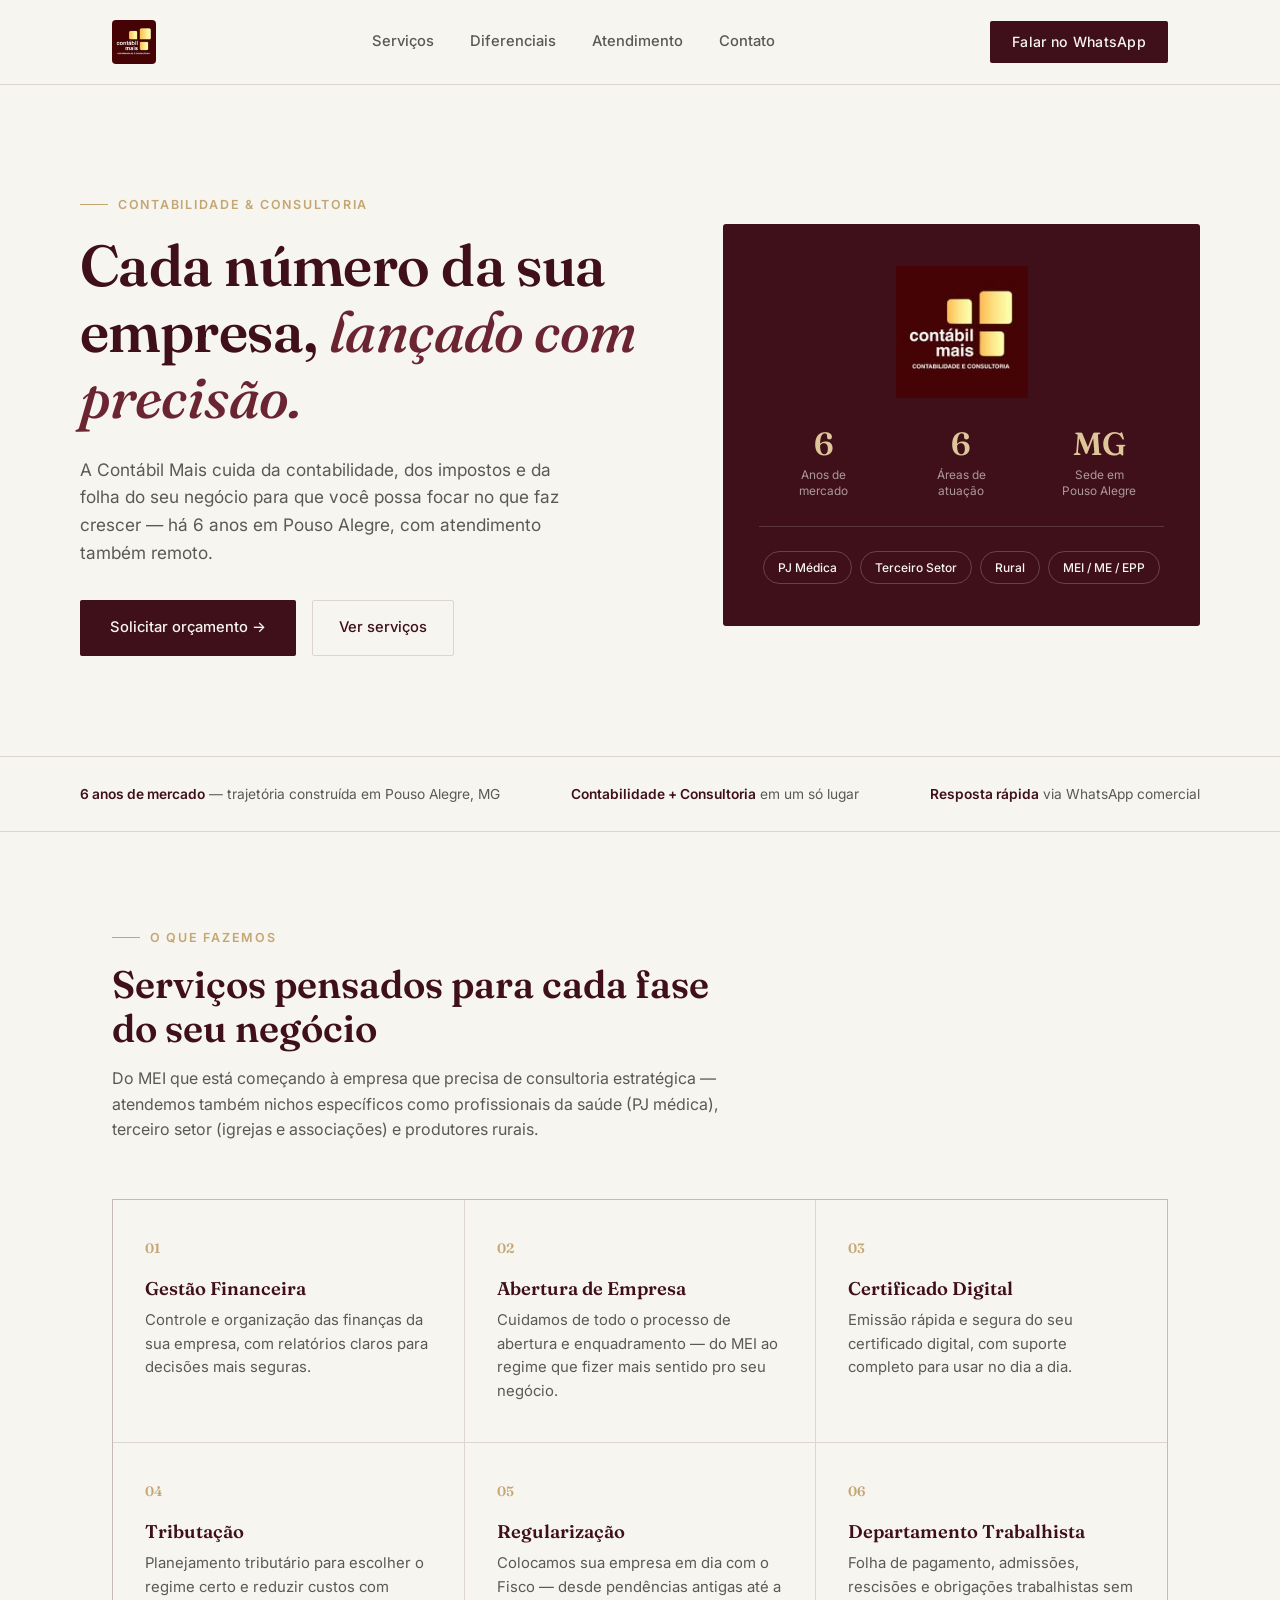
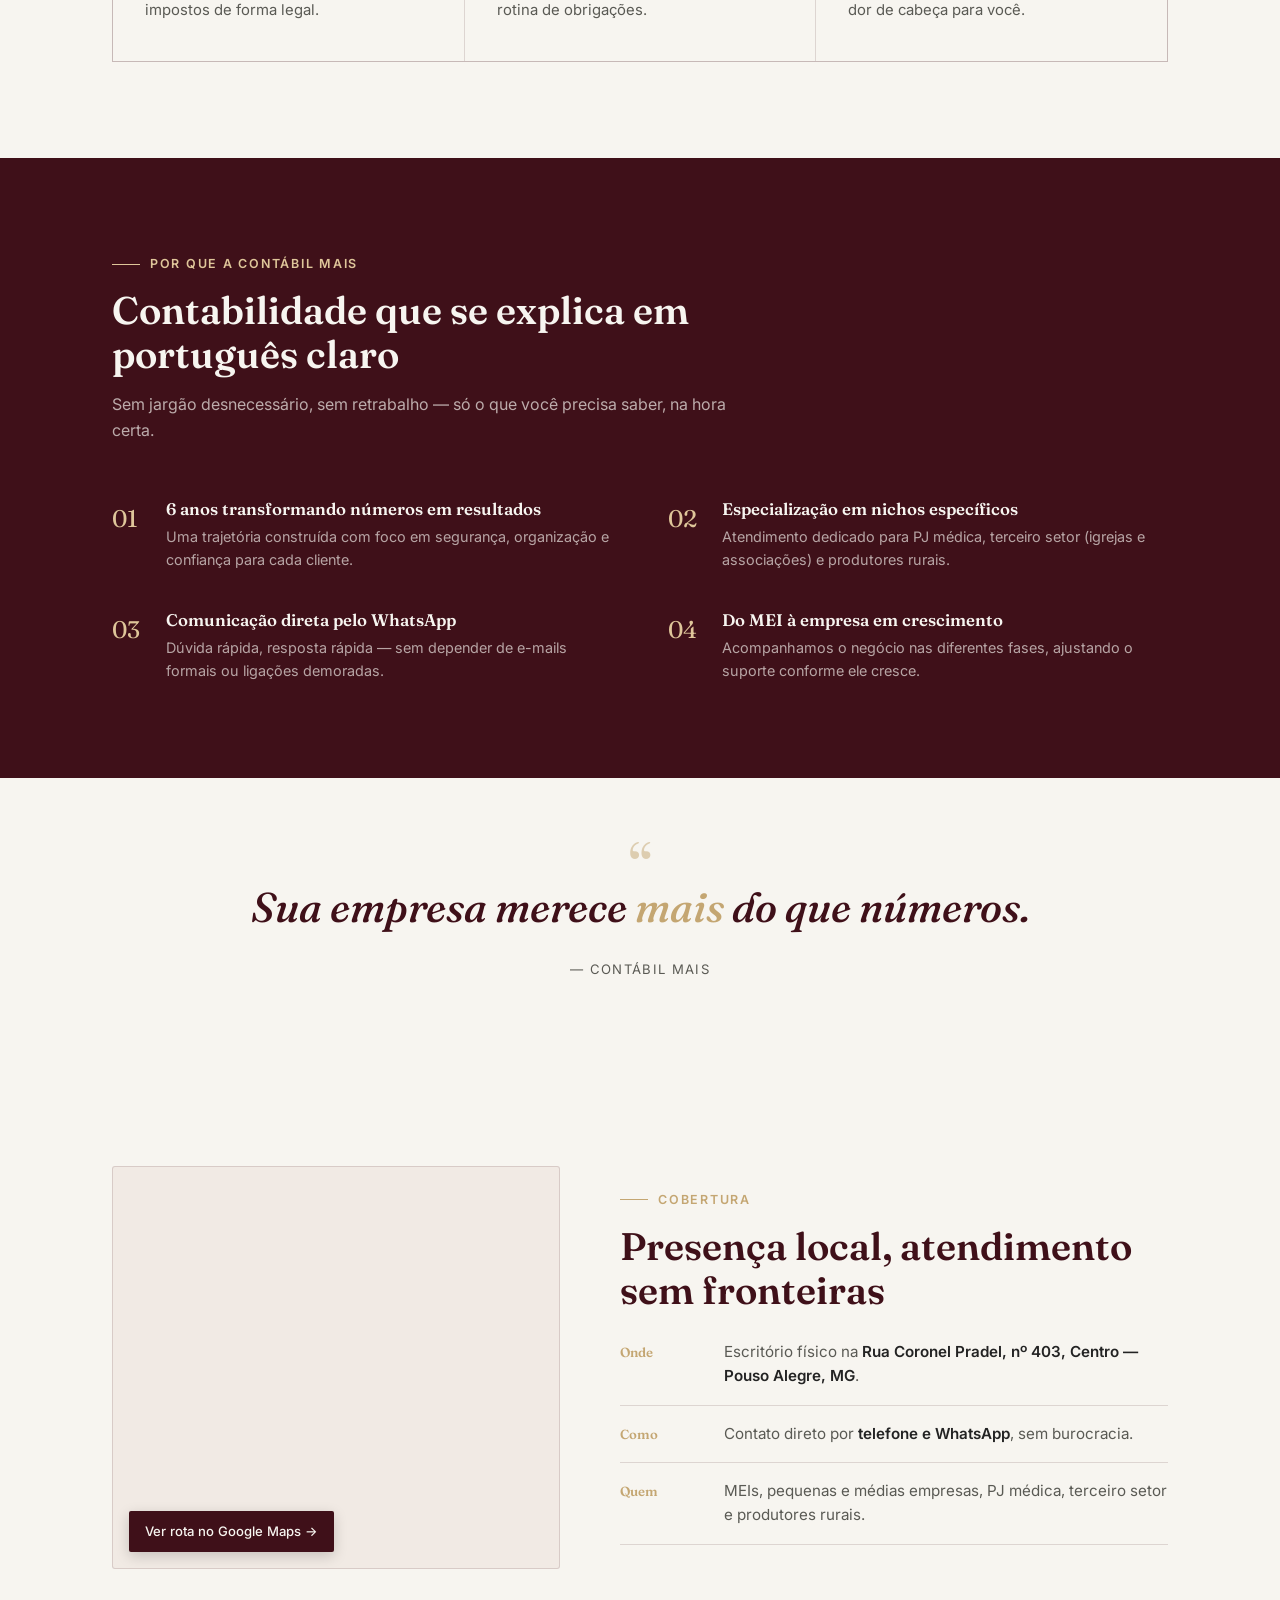
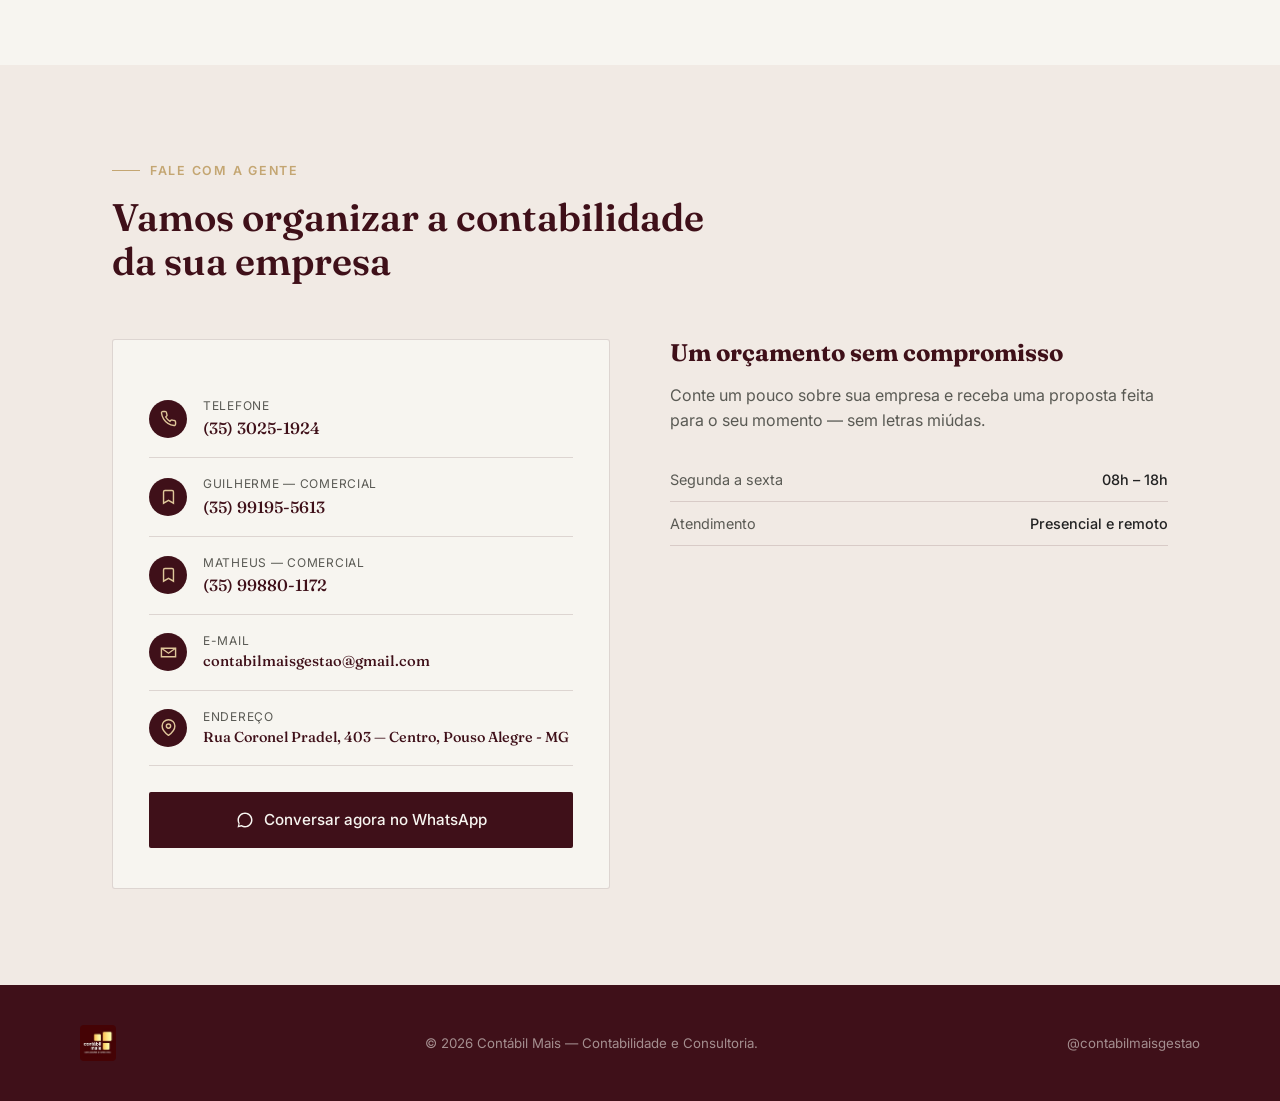
==== index.html @ 1e5df35e "Primeira versão do site" ====
<!DOCTYPE html>
<html lang="pt-BR">
<head>
<meta charset="UTF-8">
<meta name="viewport" content="width=device-width, initial-scale=1.0">
<title>Contábil Mais | Contabilidade e Consultoria</title>
<link rel="preconnect" href="https://fonts.googleapis.com">
<link rel="preconnect" href="https://fonts.gstatic.com" crossorigin>
<link href="https://fonts.googleapis.com/css2?family=Fraunces:opsz,wght@9..144,300;9..144,500;9..144,600;9..144,700&family=Inter:wght@400;500;600&display=swap" rel="stylesheet">
<link rel="stylesheet" href="style.css">
</head>
<body>

<header>
  <nav class="nav">
    <a href="#" class="logo"><img src="assets/logo.png" alt="Contábil Mais" class="logo-img"></a>
    <div class="nav-links">
      <a href="#servicos">Serviços</a>
      <a href="#diferenciais">Diferenciais</a>
      <a href="#atendimento">Atendimento</a>
      <a href="#contato">Contato</a>
    </div>
    <button class="menu-toggle" aria-label="Abrir menu" aria-expanded="false">
      <svg width="26" height="26" viewBox="0 0 24 24" fill="none" stroke-width="2" stroke-linecap="round"><line x1="3" y1="6" x2="21" y2="6"/><line x1="3" y1="12" x2="21" y2="12"/><line x1="3" y1="18" x2="21" y2="18"/></svg>
    </button>
    <a href="https://wa.me/5535991955613" class="nav-cta" target="_blank" rel="noopener">Falar no WhatsApp</a>
  </nav>
</header>

<section class="hero ledger-bg">
  <div class="hero-inner">
    <div>
      <div class="eyebrow">Contabilidade &amp; Consultoria</div>
      <h1>Cada número da sua empresa, <em>lançado com precisão.</em></h1>
      <p class="lede">A Contábil Mais cuida da contabilidade, dos impostos e da folha do seu negócio para que você possa focar no que faz crescer — há 6 anos em Pouso Alegre, com atendimento também remoto.</p>
      <div class="hero-actions">
        <a href="https://wa.me/5535991955613" class="btn-primary" target="_blank" rel="noopener">Solicitar orçamento →</a>
        <a href="#servicos" class="btn-secondary">Ver serviços</a>
      </div>
    </div>
    <div class="identity-card">
      <img src="assets/logo.png" alt="Contábil Mais — Contabilidade e Consultoria" class="identity-logo">
      <div class="identity-stats">
        <div class="identity-stat">
          <span class="stat-value">6</span>
          <span class="stat-label">Anos de<br>mercado</span>
        </div>
        <div class="identity-stat">
          <span class="stat-value">6</span>
          <span class="stat-label">Áreas de<br>atuação</span>
        </div>
        <div class="identity-stat">
          <span class="stat-value">MG</span>
          <span class="stat-label">Sede em<br>Pouso Alegre</span>
        </div>
      </div>
      <div class="identity-tags">
        <span>PJ Médica</span>
        <span>Terceiro Setor</span>
        <span>Rural</span>
        <span>MEI / ME / EPP</span>
      </div>
    </div>
  </div>
</section>

<div class="trust-strip">
  <div class="trust-inner">
    <span><strong>6 anos de mercado</strong> — trajetória construída em Pouso Alegre, MG</span>
    <span><strong>Contabilidade + Consultoria</strong> em um só lugar</span>
    <span><strong>Resposta rápida</strong> via WhatsApp comercial</span>
  </div>
</div>

<section id="servicos">
  <div class="wrap">
    <div class="section-head">
      <div class="eyebrow">O que fazemos</div>
      <h2>Serviços pensados para cada fase do seu negócio</h2>
      <p>Do MEI que está começando à empresa que precisa de consultoria estratégica — atendemos também nichos específicos como profissionais da saúde (PJ médica), terceiro setor (igrejas e associações) e produtores rurais.</p>
    </div>
    <div class="services-grid">
      <div class="service-card">
        <span class="service-num">01</span>
        <h3>Gestão Financeira</h3>
        <p>Controle e organização das finanças da sua empresa, com relatórios claros para decisões mais seguras.</p>
      </div>
      <div class="service-card">
        <span class="service-num">02</span>
        <h3>Abertura de Empresa</h3>
        <p>Cuidamos de todo o processo de abertura e enquadramento — do MEI ao regime que fizer mais sentido pro seu negócio.</p>
      </div>
      <div class="service-card">
        <span class="service-num">03</span>
        <h3>Certificado Digital</h3>
        <p>Emissão rápida e segura do seu certificado digital, com suporte completo para usar no dia a dia.</p>
      </div>
      <div class="service-card">
        <span class="service-num">04</span>
        <h3>Tributação</h3>
        <p>Planejamento tributário para escolher o regime certo e reduzir custos com impostos de forma legal.</p>
      </div>
      <div class="service-card">
        <span class="service-num">05</span>
        <h3>Regularização</h3>
        <p>Colocamos sua empresa em dia com o Fisco — desde pendências antigas até a rotina de obrigações.</p>
      </div>
      <div class="service-card">
        <span class="service-num">06</span>
        <h3>Departamento Trabalhista</h3>
        <p>Folha de pagamento, admissões, rescisões e obrigações trabalhistas sem dor de cabeça para você.</p>
      </div>
    </div>
  </div>
</section>

<section id="diferenciais" class="diff-section">
  <div class="wrap">
    <div class="section-head">
      <div class="eyebrow">Por que a Contábil Mais</div>
      <h2>Contabilidade que se explica em português claro</h2>
      <p>Sem jargão desnecessário, sem retrabalho — só o que você precisa saber, na hora certa.</p>
    </div>
    <div class="diff-grid">
      <div class="diff-item">
        <span class="diff-mark">01</span>
        <div>
          <h3>6 anos transformando números em resultados</h3>
          <p>Uma trajetória construída com foco em segurança, organização e confiança para cada cliente.</p>
        </div>
      </div>
      <div class="diff-item">
        <span class="diff-mark">02</span>
        <div>
          <h3>Especialização em nichos específicos</h3>
          <p>Atendimento dedicado para PJ médica, terceiro setor (igrejas e associações) e produtores rurais.</p>
        </div>
      </div>
      <div class="diff-item">
        <span class="diff-mark">03</span>
        <div>
          <h3>Comunicação direta pelo WhatsApp</h3>
          <p>Dúvida rápida, resposta rápida — sem depender de e-mails formais ou ligações demoradas.</p>
        </div>
      </div>
      <div class="diff-item">
        <span class="diff-mark">04</span>
        <div>
          <h3>Do MEI à empresa em crescimento</h3>
          <p>Acompanhamos o negócio nas diferentes fases, ajustando o suporte conforme ele cresce.</p>
        </div>
      </div>
    </div>
  </div>
</section>

<section class="quote-banner ledger-bg">
  <span class="quote-mark">&ldquo;</span>
  <blockquote>Sua empresa merece <em>mais</em> do que números.</blockquote>
  <div class="quote-source">— Contábil Mais</div>
</section>

<section id="atendimento">
  <div class="wrap coverage">
    <div class="coverage-visual">
      <iframe
        src="https://www.google.com/maps?q=Rua+Coronel+Pradel,+403,+Centro,+Pouso+Alegre+-+MG&output=embed"
        loading="lazy"
        referrerpolicy="no-referrer-when-downgrade"
        title="Localização da Contábil Mais — Rua Coronel Pradel, 403, Centro, Pouso Alegre - MG">
      </iframe>
      <a class="map-cta" href="https://www.google.com/maps/search/?api=1&query=Rua+Coronel+Pradel+403+Centro+Pouso+Alegre+MG" target="_blank" rel="noopener">Ver rota no Google Maps →</a>
    </div>
    <div>
      <div class="section-head" style="margin-bottom: 20px;">
        <div class="eyebrow">Cobertura</div>
        <h2>Presença local, atendimento sem fronteiras</h2>
      </div>
      <ul class="coverage-list">
        <li><span class="tag">Onde</span><span class="desc">Escritório físico na <strong>Rua Coronel Pradel, nº 403, Centro — Pouso Alegre, MG</strong>.</span></li>
        <li><span class="tag">Como</span><span class="desc">Contato direto por <strong>telefone e WhatsApp</strong>, sem burocracia.</span></li>
        <li><span class="tag">Quem</span><span class="desc">MEIs, pequenas e médias empresas, PJ médica, terceiro setor e produtores rurais.</span></li>
      </ul>
    </div>
  </div>
</section>

<section id="contato" class="contact-section">
  <div class="wrap">
    <div class="section-head">
      <div class="eyebrow">Fale com a gente</div>
      <h2>Vamos organizar a contabilidade da sua empresa</h2>
    </div>
    <div class="contact-grid">
      <div class="contact-card">
        <div class="contact-row">
          <div class="contact-icon">
            <svg width="17" height="17" viewBox="0 0 24 24" fill="none" stroke="currentColor" stroke-width="2"><path d="M22 16.92v3a2 2 0 0 1-2.18 2 19.79 19.79 0 0 1-8.63-3.07 19.5 19.5 0 0 1-6-6 19.79 19.79 0 0 1-3.07-8.67A2 2 0 0 1 4.11 2h3a2 2 0 0 1 2 1.72c.127.96.361 1.903.7 2.81a2 2 0 0 1-.45 2.11L8.09 9.91a16 16 0 0 0 6 6l1.27-1.27a2 2 0 0 1 2.11-.45c.907.339 1.85.573 2.81.7A2 2 0 0 1 22 16.92z"/></svg>
          </div>
          <div>
            <div class="ct-label">Telefone</div>
            <div class="ct-value">(35) 3025-1924</div>
          </div>
        </div>
        <div class="contact-row">
          <div class="contact-icon">
            <svg width="17" height="17" viewBox="0 0 24 24" fill="none" stroke="currentColor" stroke-width="2"><path d="M17 2H7a2 2 0 0 0-2 2v16l7-4 7 4V4a2 2 0 0 0-2-2z"/></svg>
          </div>
          <div>
            <div class="ct-label">Guilherme — Comercial</div>
            <div class="ct-value">(35) 99195-5613</div>
          </div>
        </div>
        <div class="contact-row">
          <div class="contact-icon">
            <svg width="17" height="17" viewBox="0 0 24 24" fill="none" stroke="currentColor" stroke-width="2"><path d="M17 2H7a2 2 0 0 0-2 2v16l7-4 7 4V4a2 2 0 0 0-2-2z"/></svg>
          </div>
          <div>
            <div class="ct-label">Matheus — Comercial</div>
            <div class="ct-value">(35) 99880-1172</div>
          </div>
        </div>
        <div class="contact-row">
          <div class="contact-icon">
            <svg width="17" height="17" viewBox="0 0 24 24" fill="none" stroke="currentColor" stroke-width="2"><path d="M4 4h16v16H4z" style="display:none"/><path d="M22 6l-10 7L2 6"/><path d="M2 6h20v12H2z"/></svg>
          </div>
          <div>
            <div class="ct-label">E-mail</div>
            <div class="ct-value" style="font-size:0.92rem;">contabilmaisgestao@gmail.com</div>
          </div>
        </div>
        <div class="contact-row">
          <div class="contact-icon">
            <svg width="17" height="17" viewBox="0 0 24 24" fill="none" stroke="currentColor" stroke-width="2"><path d="M21 10c0 7-9 13-9 13s-9-6-9-13a9 9 0 0 1 18 0z"/><circle cx="12" cy="10" r="3"/></svg>
          </div>
          <div>
            <div class="ct-label">Endereço</div>
            <div class="ct-value" style="font-size:0.9rem;">Rua Coronel Pradel, 403 — Centro, Pouso Alegre - MG</div>
          </div>
        </div>
        <a href="https://wa.me/5535991955613" class="whatsapp-cta" target="_blank" rel="noopener">
          <svg width="18" height="18" viewBox="0 0 24 24" fill="currentColor"><path d="M12.04 2c-5.46 0-9.91 4.45-9.91 9.91 0 1.75.46 3.45 1.32 4.95L2 22l5.25-1.38c1.45.79 3.08 1.21 4.79 1.21 5.46 0 9.91-4.45 9.91-9.91S17.5 2 12.04 2z" opacity="0"/><path d="M12 2C6.48 2 2 6.48 2 12c0 1.85.5 3.58 1.36 5.07L2 22l5.07-1.33A9.94 9.94 0 0 0 12 22c5.52 0 10-4.48 10-10S17.52 2 12 2zm0 18c-1.6 0-3.09-.44-4.36-1.2l-.31-.19-3.24.85.87-3.16-.2-.32A7.94 7.94 0 0 1 4 12c0-4.41 3.59-8 8-8s8 3.59 8 8-3.59 8-8 8z"/></svg>
          Conversar agora no WhatsApp
        </a>
      </div>
      <div class="contact-note">
        <h3>Um orçamento sem compromisso</h3>
        <p>Conte um pouco sobre sua empresa e receba uma proposta feita para o seu momento — sem letras miúdas.</p>
        <ul class="hours-list">
          <li><span class="day">Segunda a sexta</span><span class="time">08h – 18h</span></li>
          <li><span class="day">Atendimento</span><span class="time">Presencial e remoto</span></li>
        </ul>
      </div>
    </div>
  </div>
</section>

<footer>
  <div class="footer-inner">
    <div class="logo"><img src="assets/logo.png" alt="Contábil Mais" class="logo-img footer-logo-img"></div>
    <div>© 2026 Contábil Mais — Contabilidade e Consultoria.</div>
    <a href="https://www.instagram.com/contabilmaisgestao/" target="_blank" rel="noopener">@contabilmaisgestao</a>
  </div>
</footer>

<script src="script.js"></script>
</body>
</html>
---- style.css ----
:root {
  --green: #6B2431;
  --green-dark: #3F1019;
  --gold: #C4A672;
  --gold-light: #DFC69A;
  --paper: #F7F5F0;
  --paper-warm: #F1EAE4;
  --ink: #232323;
  --ink-soft: #5A5A54;
  --line: rgba(63, 16, 25, 0.14);
}

* { margin: 0; padding: 0; box-sizing: border-box; }

html { scroll-behavior: smooth; }

body {
  font-family: 'Inter', sans-serif;
  background: var(--paper);
  color: var(--ink);
  line-height: 1.6;
  -webkit-font-smoothing: antialiased;
}

h1, h2, h3 {
  font-family: 'Fraunces', serif;
  color: var(--green-dark);
  line-height: 1.15;
}

a { color: inherit; text-decoration: none; }

.wrap {
  max-width: 1120px;
  margin: 0 auto;
  padding: 0 32px;
}

/* Ledger texture removed per feedback — kept class as a no-op hook */
.ledger-bg {
  background-image: none;
}

/* ===== HEADER ===== */
header {
  position: sticky;
  top: 0;
  z-index: 50;
  background: rgba(247, 245, 240, 0.92);
  backdrop-filter: blur(8px);
  border-bottom: 1px solid var(--line);
}

.nav {
  display: flex;
  align-items: center;
  justify-content: space-between;
  padding: 20px 32px;
  max-width: 1120px;
  margin: 0 auto;
  position: relative;
}

.logo {
  display: flex;
  align-items: center;
}
.logo-img {
  height: 44px;
  width: auto;
  display: block;
  border-radius: 4px;
}
.footer-logo-img { height: 36px; }

.nav-links { display: flex; gap: 36px; font-size: 0.92rem; font-weight: 500; }
.nav-links a { position: relative; color: var(--ink-soft); transition: color .2s; }
.nav-links a:hover { color: var(--green-dark); }
.nav-links a::after {
  content: ''; position: absolute; left: 0; bottom: -6px; width: 0; height: 1px;
  background: var(--gold); transition: width .25s ease;
}
.nav-links a:hover::after { width: 100%; }

.nav-cta {
  background: var(--green-dark);
  color: var(--paper) !important;
  padding: 10px 22px;
  border-radius: 2px;
  font-size: 0.88rem;
  font-weight: 500;
  letter-spacing: 0.02em;
  transition: background .2s;
}
.nav-cta:hover { background: var(--green); }

.menu-toggle { display: none; background: none; border: none; cursor: pointer; padding: 4px; }
.menu-toggle svg { stroke: var(--green-dark); }

/* ===== HERO ===== */
.hero {
  position: relative;
  padding: 110px 32px 100px;
  overflow: hidden;
}
.hero-inner {
  max-width: 1120px;
  margin: 0 auto;
  display: grid;
  grid-template-columns: 1.1fr 0.9fr;
  gap: 60px;
  align-items: center;
}
.eyebrow {
  font-size: 0.78rem;
  letter-spacing: 0.14em;
  text-transform: uppercase;
  color: var(--gold);
  font-weight: 600;
  margin-bottom: 18px;
  display: flex;
  align-items: center;
  gap: 10px;
}
.eyebrow::before { content: ''; width: 28px; height: 1px; background: var(--gold); }

.hero h1 {
  font-size: clamp(2.4rem, 4.6vw, 3.6rem);
  font-weight: 600;
  letter-spacing: -0.01em;
  margin-bottom: 24px;
}
.hero h1 em { font-style: italic; color: var(--green); font-weight: 500; }

.hero p.lede {
  font-size: 1.08rem;
  color: var(--ink-soft);
  max-width: 46ch;
  margin-bottom: 34px;
}

.hero-actions { display: flex; gap: 16px; flex-wrap: wrap; }

.btn-primary {
  background: var(--green-dark);
  color: var(--paper);
  padding: 15px 30px;
  font-size: 0.92rem;
  font-weight: 500;
  border-radius: 2px;
  display: inline-flex;
  align-items: center;
  gap: 8px;
  transition: transform .2s ease, background .2s;
}
.btn-primary:hover { background: var(--green); transform: translateY(-1px); }

.btn-secondary {
  border: 1px solid var(--line);
  padding: 15px 26px;
  font-size: 0.92rem;
  font-weight: 500;
  color: var(--green-dark);
  border-radius: 2px;
  transition: border-color .2s, background .2s;
}
.btn-secondary:hover { border-color: var(--green); background: rgba(27,67,50,0.05); }

/* Identity card — logo + direct company facts */
.identity-card {
  background: var(--green-dark);
  border-radius: 3px;
  padding: 42px 36px;
  text-align: center;
}
.identity-logo {
  width: 132px;
  height: auto;
  margin: 0 auto 30px;
  display: block;
}
.identity-stats {
  display: grid;
  grid-template-columns: repeat(3, 1fr);
  gap: 8px;
  padding-bottom: 26px;
  border-bottom: 1px solid rgba(247,245,240,0.16);
}
.identity-stat { display: flex; flex-direction: column; align-items: center; }
.identity-stat .stat-value {
  font-family: 'Fraunces', serif;
  font-weight: 600;
  font-size: 2rem;
  color: var(--gold-light);
  line-height: 1;
}
.identity-stat .stat-label {
  margin-top: 8px;
  font-size: 0.74rem;
  color: rgba(247,245,240,0.6);
  line-height: 1.35;
}
.identity-tags {
  margin-top: 24px;
  display: flex;
  flex-wrap: wrap;
  justify-content: center;
  gap: 8px;
}
.identity-tags span {
  font-size: 0.75rem;
  font-weight: 500;
  color: var(--paper);
  border: 1px solid rgba(247,245,240,0.22);
  border-radius: 20px;
  padding: 6px 14px;
}

/* ===== TRUST STRIP ===== */
.trust-strip {
  border-top: 1px solid var(--line);
  border-bottom: 1px solid var(--line);
  padding: 26px 32px;
}
.trust-inner {
  max-width: 1120px; margin: 0 auto;
  display: flex; flex-wrap: wrap; justify-content: space-between; gap: 20px;
  font-size: 0.86rem; color: var(--ink-soft);
}
.trust-inner strong { color: var(--green-dark); font-weight: 600; }

/* ===== SECTION SHARED ===== */
section { padding: 96px 32px; }
.section-head { max-width: 620px; margin-bottom: 56px; }
.section-head .eyebrow { margin-bottom: 14px; }
.section-head h2 { font-size: clamp(1.8rem, 3vw, 2.4rem); font-weight: 600; }
.section-head p { color: var(--ink-soft); margin-top: 16px; font-size: 1rem; }

/* ===== SERVICES ===== */
.services-grid {
  display: grid;
  grid-template-columns: repeat(3, 1fr);
  gap: 1px;
  background: var(--line);
  border: 1px solid var(--line);
}
.service-card {
  background: var(--paper);
  padding: 38px 32px;
  transition: background .25s;
}
.service-card:hover { background: var(--paper-warm); }
.service-num {
  font-family: 'Fraunces', serif;
  color: var(--gold);
  font-size: 0.85rem;
  font-weight: 600;
  margin-bottom: 18px;
  display: block;
}
.service-card h3 { font-size: 1.15rem; font-weight: 600; margin-bottom: 10px; }
.service-card p { color: var(--ink-soft); font-size: 0.93rem; }

/* ===== DIFFERENTIALS ===== */
.diff-section { background: var(--green-dark); color: var(--paper); }
.diff-section .eyebrow { color: var(--gold-light); }
.diff-section .eyebrow::before { background: var(--gold-light); }
.diff-section h2 { color: var(--paper); }
.diff-section .section-head p { color: rgba(247,245,240,0.68); }

/* ===== QUOTE BANNER (brand slogan) ===== */
.quote-banner {
  padding: 90px 32px;
  text-align: center;
  position: relative;
}
.quote-banner .quote-mark {
  font-family: 'Fraunces', serif;
  font-size: 4rem;
  color: var(--gold);
  opacity: 0.5;
  line-height: 0;
  display: block;
  margin-bottom: 12px;
}
.quote-banner blockquote {
  font-family: 'Fraunces', serif;
  font-weight: 500;
  font-style: italic;
  font-size: clamp(1.6rem, 3.6vw, 2.6rem);
  color: var(--green-dark);
  max-width: 780px;
  margin: 0 auto;
  line-height: 1.3;
}
.quote-banner blockquote em { color: var(--gold); font-style: italic; }
.quote-banner .quote-source {
  margin-top: 24px;
  font-family: 'Inter', sans-serif;
  font-style: normal;
  font-size: 0.82rem;
  letter-spacing: 0.1em;
  text-transform: uppercase;
  color: var(--ink-soft);
}

.diff-grid {
  display: grid;
  grid-template-columns: repeat(2, 1fr);
  gap: 40px 56px;
}
.diff-item { display: flex; gap: 18px; }
.diff-mark {
  font-family: 'Fraunces', serif;
  font-size: 1.5rem;
  color: var(--gold-light);
  flex-shrink: 0;
  width: 36px;
}
.diff-item h3 { color: var(--paper); font-size: 1.05rem; font-weight: 600; margin-bottom: 6px; }
.diff-item p { color: rgba(247,245,240,0.65); font-size: 0.9rem; }

/* ===== COVERAGE / ATENDIMENTO ===== */
.coverage {
  display: grid;
  grid-template-columns: 0.9fr 1.1fr;
  gap: 60px;
  align-items: center;
}
.coverage-visual {
  position: relative;
  aspect-ratio: 1 / 0.9;
  border: 1px solid var(--line);
  border-radius: 3px;
  background: var(--paper-warm);
  overflow: hidden;
}
.coverage-visual iframe {
  width: 100%;
  height: 100%;
  border: 0;
  filter: sepia(10%) saturate(85%) hue-rotate(-6deg);
}
.coverage-visual .map-cta {
  position: absolute;
  left: 16px; bottom: 16px;
  background: var(--green-dark);
  color: var(--paper);
  font-size: 0.82rem;
  font-weight: 500;
  padding: 10px 16px;
  border-radius: 2px;
  box-shadow: 0 4px 14px rgba(0,0,0,0.18);
  z-index: 2;
}

.coverage-list { list-style: none; margin-top: 28px; }
.coverage-list li {
  display: flex; align-items: baseline; gap: 14px;
  padding: 16px 0;
  border-bottom: 1px solid var(--line);
  font-size: 0.95rem;
}
.coverage-list li:first-child { padding-top: 0; }
.coverage-list .tag {
  font-family: 'Fraunces', serif;
  font-weight: 600;
  color: var(--gold);
  font-size: 0.82rem;
  width: 90px;
  flex-shrink: 0;
}
.coverage-list .desc { color: var(--ink-soft); }
.coverage-list strong { color: var(--ink); font-weight: 600; }

/* ===== CONTACT ===== */
.contact-section { background: var(--paper-warm); }
.contact-grid {
  display: grid;
  grid-template-columns: 1fr 1fr;
  gap: 60px;
}
.contact-card {
  background: var(--paper);
  border: 1px solid var(--line);
  border-radius: 3px;
  padding: 40px 36px;
}
.contact-row { display: flex; align-items: center; gap: 16px; padding: 16px 0; border-bottom: 1px solid var(--line); }
.contact-row:last-child { border-bottom: none; }
.contact-icon {
  width: 38px; height: 38px; border-radius: 50%;
  background: var(--green-dark); color: var(--gold-light);
  display: flex; align-items: center; justify-content: center;
  flex-shrink: 0;
}
.contact-row .ct-label { font-size: 0.75rem; text-transform: uppercase; letter-spacing: 0.06em; color: var(--ink-soft); }
.contact-row .ct-value { font-family: 'Fraunces', serif; font-weight: 500; font-size: 1.02rem; color: var(--green-dark); }

.whatsapp-cta {
  margin-top: 26px;
  display: flex; align-items: center; justify-content: center; gap: 10px;
  background: var(--green-dark); color: var(--paper);
  padding: 16px; border-radius: 2px; font-weight: 500; font-size: 0.95rem;
  transition: background .2s;
}
.whatsapp-cta:hover { background: var(--green); }

.contact-note h3 { font-size: 1.5rem; margin-bottom: 16px; }
.contact-note p { color: var(--ink-soft); margin-bottom: 24px; }
.hours-list { list-style: none; }
.hours-list li { display: flex; justify-content: space-between; padding: 10px 0; border-bottom: 1px solid var(--line); font-size: 0.9rem; }
.hours-list .day { color: var(--ink-soft); }
.hours-list .time { font-weight: 500; color: var(--ink); }

/* ===== FOOTER ===== */
footer {
  background: var(--green-dark);
  color: rgba(247,245,240,0.55);
  padding: 40px 32px;
  font-size: 0.83rem;
}
.footer-inner {
  max-width: 1120px; margin: 0 auto;
  display: flex; justify-content: space-between; align-items: center; flex-wrap: wrap; gap: 16px;
}
.footer-inner .logo { color: var(--paper); font-size: 1.1rem; }
footer a:hover { color: var(--gold-light); }

/* ===== MOBILE MENU (dropdown panel controlled by script.js) ===== */
.nav-links.is-open {
  display: flex;
  position: absolute;
  top: calc(100% + 1px);
  left: 0;
  right: 0;
  flex-direction: column;
  gap: 0;
  background: var(--paper);
  border-bottom: 1px solid var(--line);
  padding: 8px 32px 16px;
}
.nav-links.is-open a {
  padding: 12px 0;
  border-bottom: 1px solid var(--line);
}
.nav-links.is-open a:last-child { border-bottom: none; }

/* ===== RESPONSIVE ===== */
@media (max-width: 860px) {
  .nav-links { display: none; }
  .menu-toggle { display: block; }
  .hero-inner { grid-template-columns: 1fr; }
  .services-grid { grid-template-columns: 1fr; }
  .diff-grid { grid-template-columns: 1fr; }
  .coverage { grid-template-columns: 1fr; }
  .contact-grid { grid-template-columns: 1fr; }
  section { padding: 64px 20px; }
  .hero { padding: 70px 20px 64px; }
}

@media (prefers-reduced-motion: reduce) {
  html { scroll-behavior: auto; }
}

a:focus-visible, button:focus-visible {
  outline: 2px solid var(--gold);
  outline-offset: 2px;
}
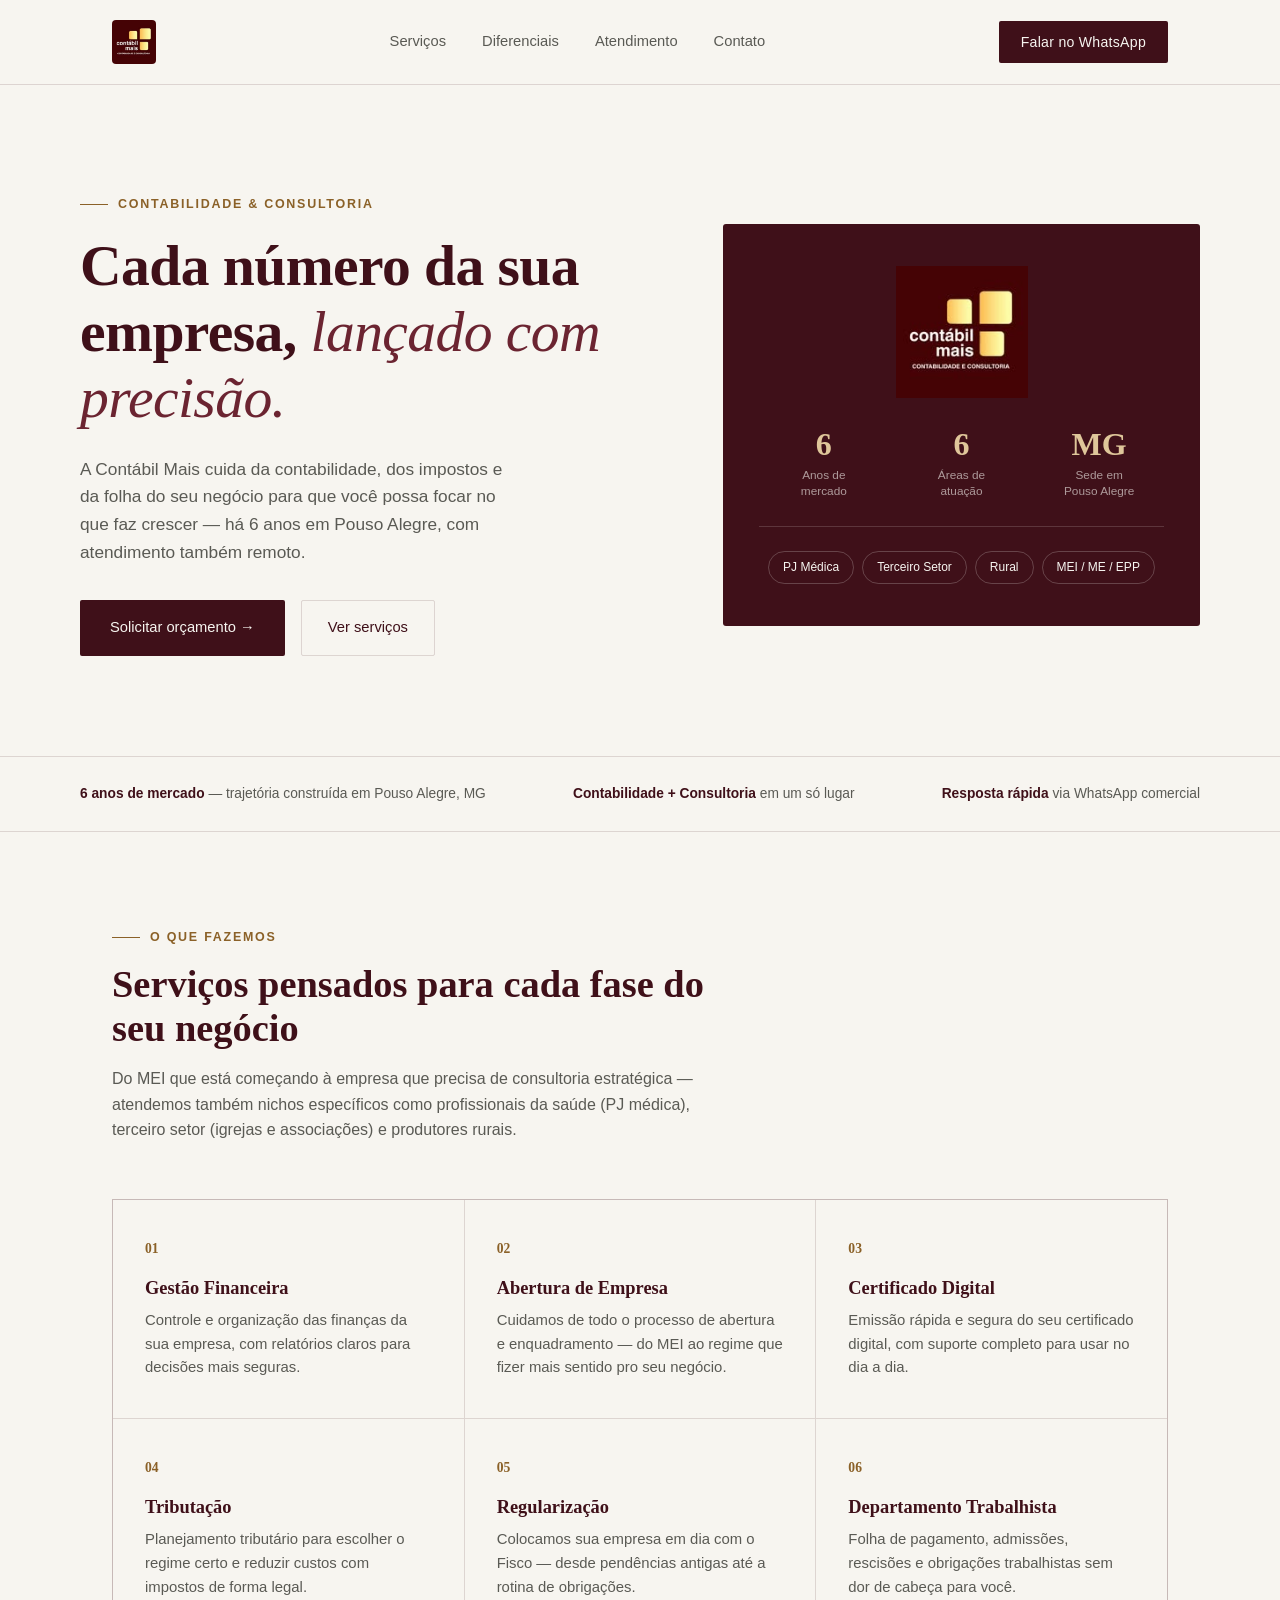
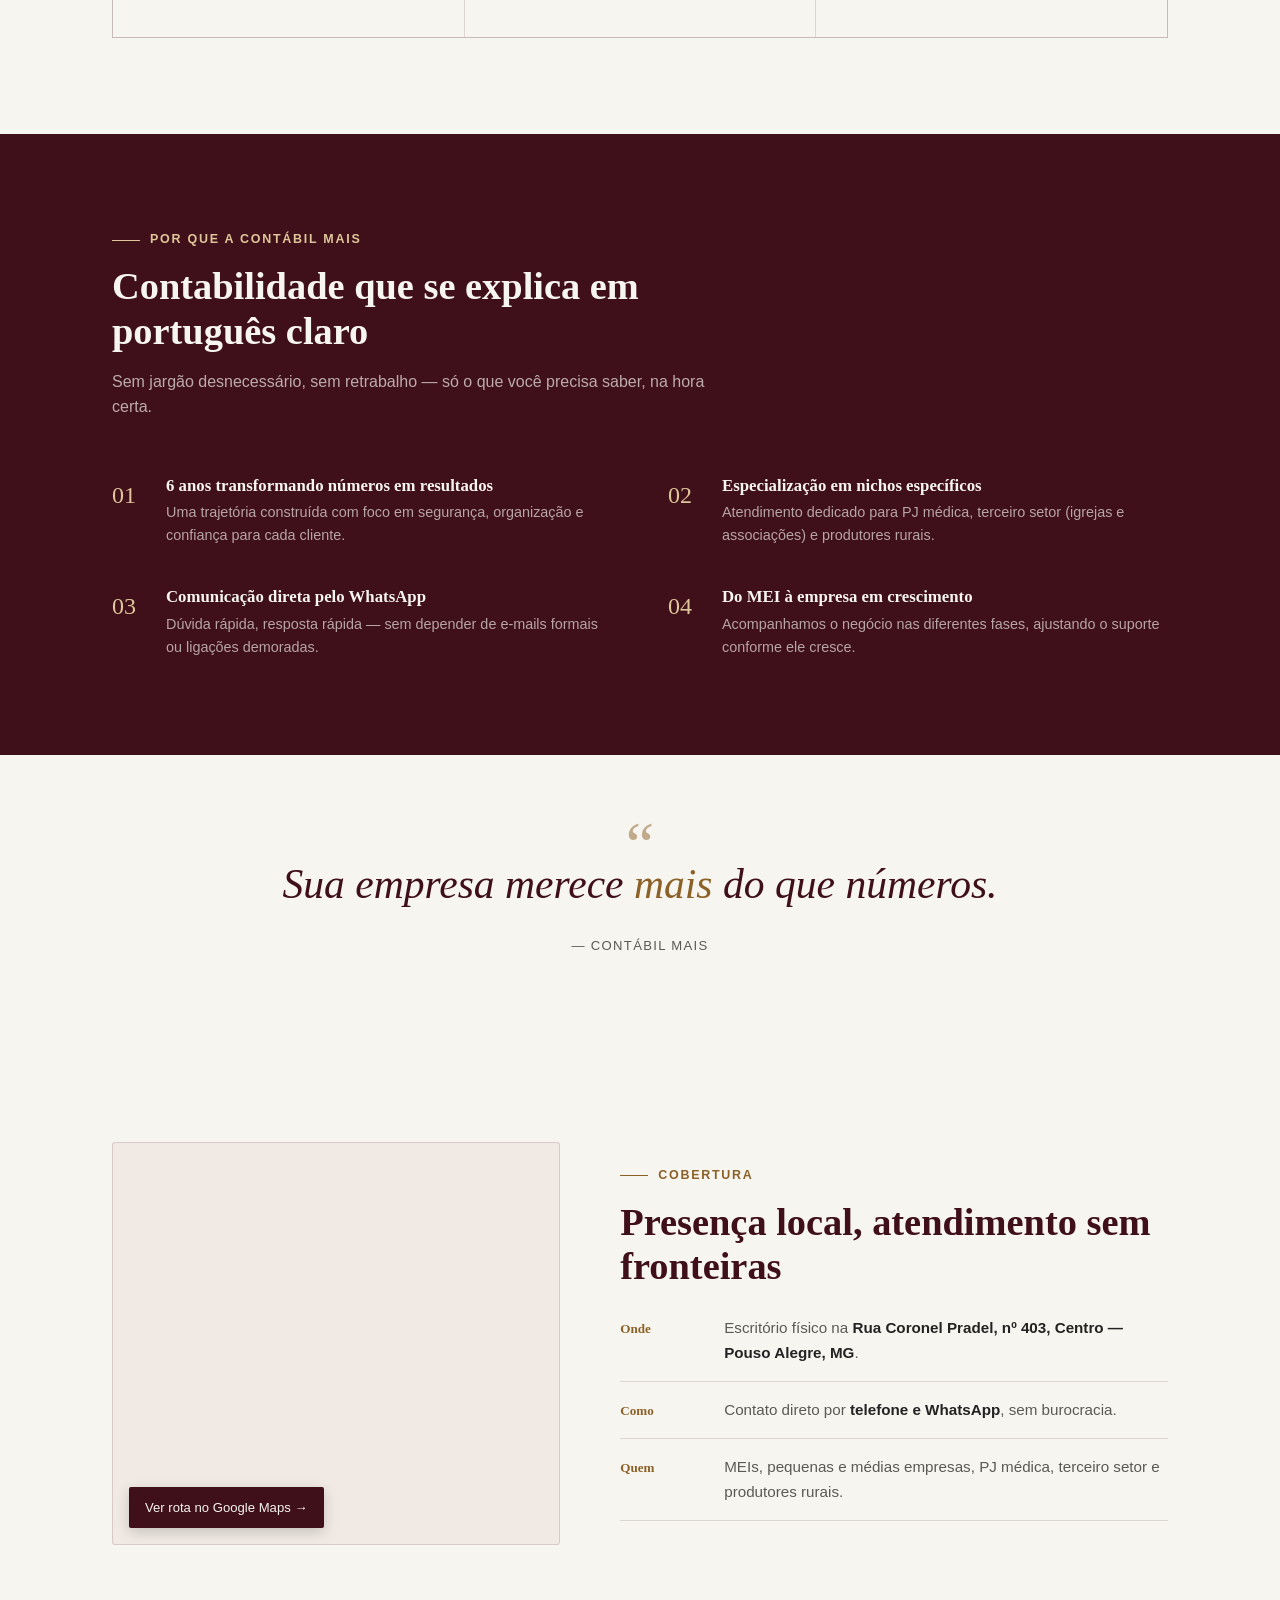
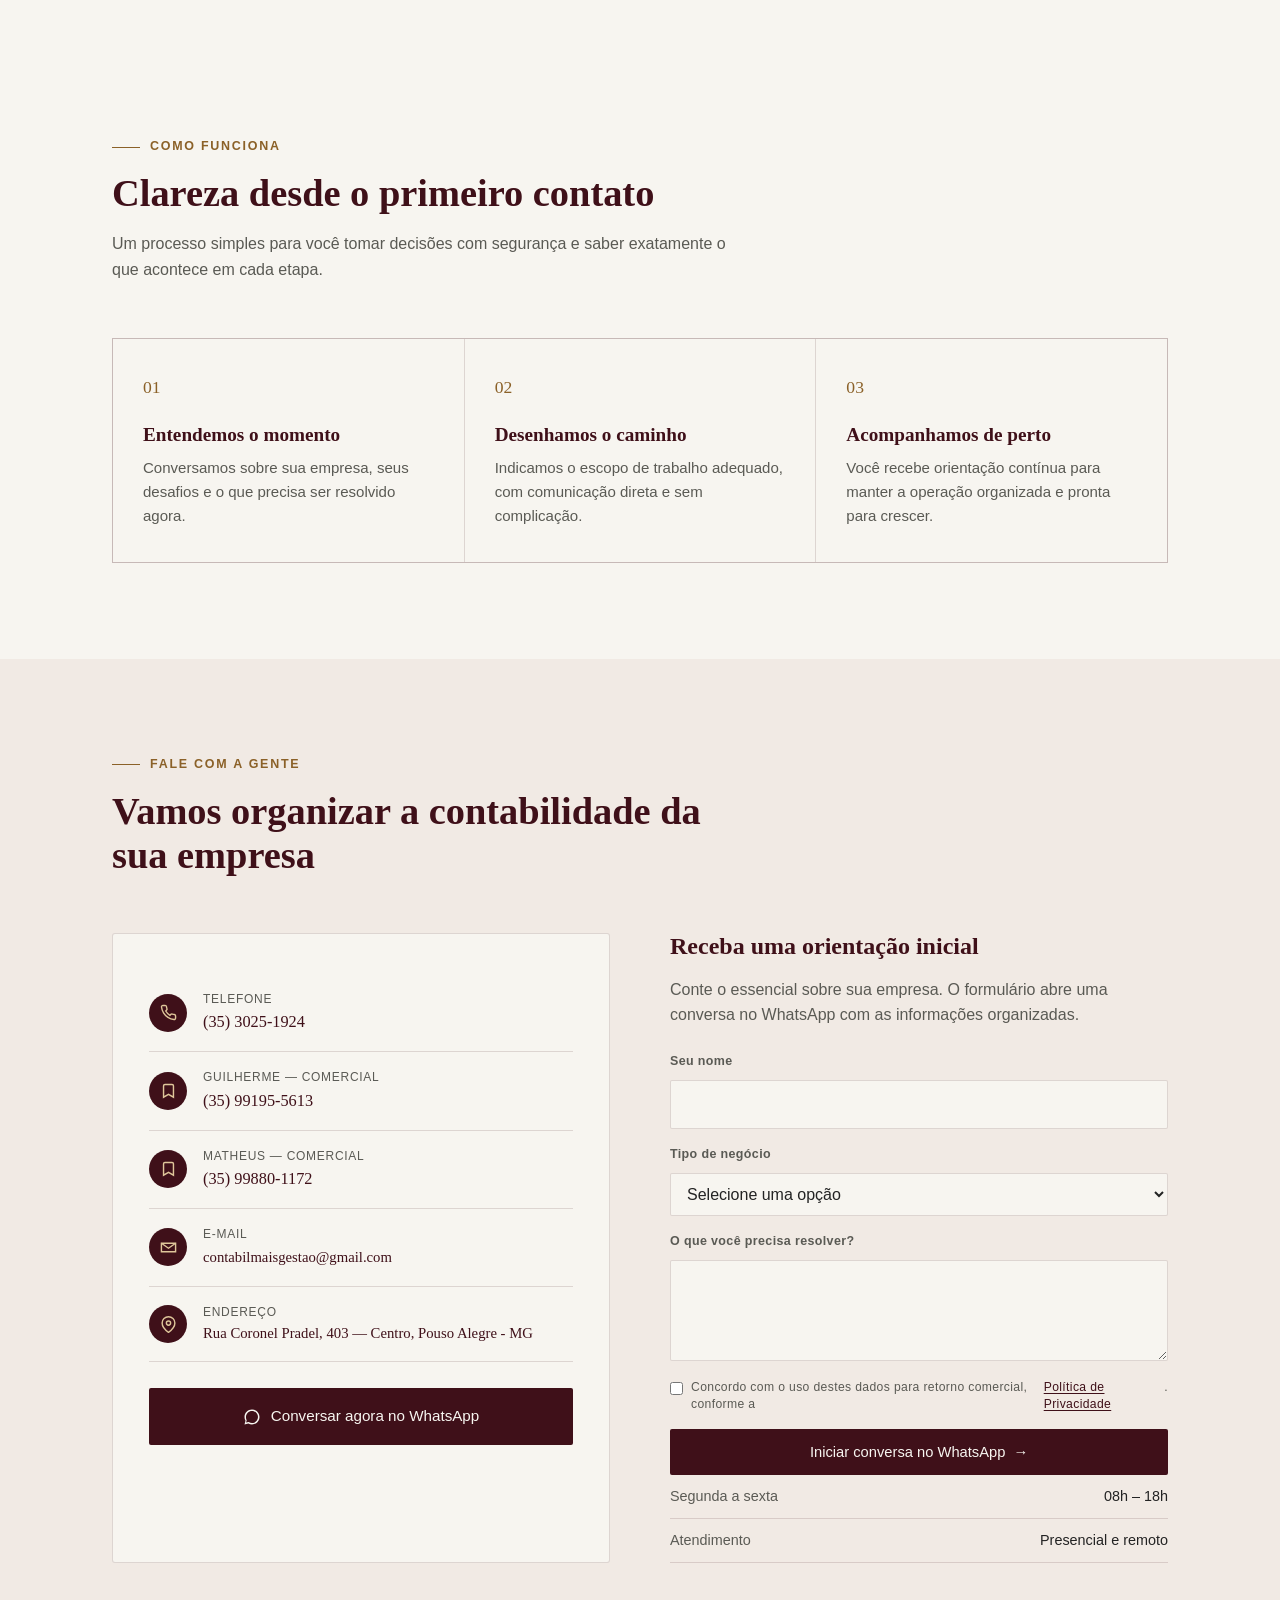
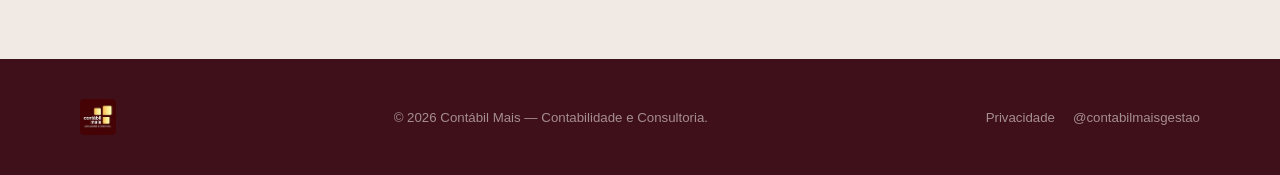
==== commit d3470a93: "Prepare Contabil Mais for GitHub Pages" ====
--- a/index.html
+++ b/index.html
@@ -4,6 +4,35 @@
 <meta charset="UTF-8">
 <meta name="viewport" content="width=device-width, initial-scale=1.0">
 <title>Contábil Mais | Contabilidade e Consultoria</title>
+<meta name="description" content="Contabilidade e consultoria para empresas, profissionais da saúde, produtores rurais e terceiro setor em Pouso Alegre e todo o Brasil.">
+<meta name="theme-color" content="#3F1019">
+<meta http-equiv="Content-Security-Policy" content="default-src 'self'; base-uri 'self'; object-src 'none'; form-action 'self'; script-src 'self'; style-src 'self' https://fonts.googleapis.com; font-src 'self' https://fonts.gstatic.com; img-src 'self' data:; frame-src https://www.google.com; connect-src 'self'; upgrade-insecure-requests">
+<meta property="og:type" content="website">
+<meta property="og:title" content="Contábil Mais | Contabilidade e Consultoria">
+<meta property="og:description" content="Contabilidade clara, estratégica e próxima para cada fase do seu negócio.">
+<meta property="og:image" content="assets/logo.png">
+<link rel="canonical" href="https://matheus-yano.github.io/contabil-mais/">
+<link rel="icon" href="assets/logo.png" type="image/png">
+<script type="application/ld+json">
+{
+  "@context": "https://schema.org",
+  "@type": "AccountingService",
+  "name": "Contábil Mais",
+  "description": "Contabilidade e consultoria para empresas, profissionais da saúde, produtores rurais e terceiro setor.",
+  "url": "https://matheus-yano.github.io/contabil-mais/",
+  "telephone": "+55 35 3025-1924",
+  "email": "contabilmaisgestao@gmail.com",
+  "image": "https://matheus-yano.github.io/contabil-mais/assets/logo.png",
+  "address": {
+    "@type": "PostalAddress",
+    "streetAddress": "Rua Coronel Pradel, 403",
+    "addressLocality": "Pouso Alegre",
+    "addressRegion": "MG",
+    "addressCountry": "BR"
+  },
+  "areaServed": "BR"
+}
+</script>
 <link rel="preconnect" href="https://fonts.googleapis.com">
 <link rel="preconnect" href="https://fonts.gstatic.com" crossorigin>
 <link href="https://fonts.googleapis.com/css2?family=Fraunces:opsz,wght@9..144,300;9..144,500;9..144,600;9..144,700&family=Inter:wght@400;500;600&display=swap" rel="stylesheet">
@@ -11,30 +40,33 @@
 </head>
 <body>
 
+<a class="skip-link" href="#conteudo">Ir para o conteúdo principal</a>
+
 <header>
-  <nav class="nav">
-    <a href="#" class="logo"><img src="assets/logo.png" alt="Contábil Mais" class="logo-img"></a>
-    <div class="nav-links">
+  <nav class="nav" aria-label="Navegação principal">
+    <a href="#topo" class="logo" aria-label="Contábil Mais - início"><img src="assets/logo.png" alt="Contábil Mais" class="logo-img"></a>
+    <div class="nav-links" id="menu-principal">
       <a href="#servicos">Serviços</a>
       <a href="#diferenciais">Diferenciais</a>
       <a href="#atendimento">Atendimento</a>
       <a href="#contato">Contato</a>
     </div>
-    <button class="menu-toggle" aria-label="Abrir menu" aria-expanded="false">
-      <svg width="26" height="26" viewBox="0 0 24 24" fill="none" stroke-width="2" stroke-linecap="round"><line x1="3" y1="6" x2="21" y2="6"/><line x1="3" y1="12" x2="21" y2="12"/><line x1="3" y1="18" x2="21" y2="18"/></svg>
+    <button class="menu-toggle" type="button" aria-label="Abrir menu" aria-controls="menu-principal" aria-expanded="false">
+      <svg aria-hidden="true" width="26" height="26" viewBox="0 0 24 24" fill="none" stroke-width="2" stroke-linecap="round"><line x1="3" y1="6" x2="21" y2="6"/><line x1="3" y1="12" x2="21" y2="12"/><line x1="3" y1="18" x2="21" y2="18"/></svg>
     </button>
-    <a href="https://wa.me/5535991955613" class="nav-cta" target="_blank" rel="noopener">Falar no WhatsApp</a>
+    <a href="https://wa.me/5535991955613" class="nav-cta" target="_blank" rel="noopener noreferrer" referrerpolicy="no-referrer">Falar no WhatsApp</a>
   </nav>
 </header>
 
-<section class="hero ledger-bg">
+<main id="conteudo">
+<section id="topo" class="hero">
   <div class="hero-inner">
     <div>
       <div class="eyebrow">Contabilidade &amp; Consultoria</div>
       <h1>Cada número da sua empresa, <em>lançado com precisão.</em></h1>
       <p class="lede">A Contábil Mais cuida da contabilidade, dos impostos e da folha do seu negócio para que você possa focar no que faz crescer — há 6 anos em Pouso Alegre, com atendimento também remoto.</p>
       <div class="hero-actions">
-        <a href="https://wa.me/5535991955613" class="btn-primary" target="_blank" rel="noopener">Solicitar orçamento →</a>
+        <a href="https://wa.me/5535991955613" class="btn-primary" target="_blank" rel="noopener noreferrer" referrerpolicy="no-referrer">Solicitar orçamento →</a>
         <a href="#servicos" class="btn-secondary">Ver serviços</a>
       </div>
     </div>
@@ -72,53 +104,53 @@
   </div>
 </div>
 
-<section id="servicos">
+<section id="servicos" aria-labelledby="servicos-titulo">
   <div class="wrap">
     <div class="section-head">
       <div class="eyebrow">O que fazemos</div>
-      <h2>Serviços pensados para cada fase do seu negócio</h2>
+      <h2 id="servicos-titulo">Serviços pensados para cada fase do seu negócio</h2>
       <p>Do MEI que está começando à empresa que precisa de consultoria estratégica — atendemos também nichos específicos como profissionais da saúde (PJ médica), terceiro setor (igrejas e associações) e produtores rurais.</p>
     </div>
     <div class="services-grid">
-      <div class="service-card">
+      <article class="service-card">
         <span class="service-num">01</span>
         <h3>Gestão Financeira</h3>
         <p>Controle e organização das finanças da sua empresa, com relatórios claros para decisões mais seguras.</p>
-      </div>
-      <div class="service-card">
+      </article>
+      <article class="service-card">
         <span class="service-num">02</span>
         <h3>Abertura de Empresa</h3>
         <p>Cuidamos de todo o processo de abertura e enquadramento — do MEI ao regime que fizer mais sentido pro seu negócio.</p>
-      </div>
-      <div class="service-card">
+      </article>
+      <article class="service-card">
         <span class="service-num">03</span>
         <h3>Certificado Digital</h3>
         <p>Emissão rápida e segura do seu certificado digital, com suporte completo para usar no dia a dia.</p>
-      </div>
-      <div class="service-card">
+      </article>
+      <article class="service-card">
         <span class="service-num">04</span>
         <h3>Tributação</h3>
         <p>Planejamento tributário para escolher o regime certo e reduzir custos com impostos de forma legal.</p>
-      </div>
-      <div class="service-card">
+      </article>
+      <article class="service-card">
         <span class="service-num">05</span>
         <h3>Regularização</h3>
         <p>Colocamos sua empresa em dia com o Fisco — desde pendências antigas até a rotina de obrigações.</p>
-      </div>
-      <div class="service-card">
+      </article>
+      <article class="service-card">
         <span class="service-num">06</span>
         <h3>Departamento Trabalhista</h3>
         <p>Folha de pagamento, admissões, rescisões e obrigações trabalhistas sem dor de cabeça para você.</p>
-      </div>
-    </div>
-  </div>
-</section>
-
-<section id="diferenciais" class="diff-section">
+      </article>
+    </div>
+  </div>
+</section>
+
+<section id="diferenciais" class="diff-section" aria-labelledby="diferenciais-titulo">
   <div class="wrap">
     <div class="section-head">
       <div class="eyebrow">Por que a Contábil Mais</div>
-      <h2>Contabilidade que se explica em português claro</h2>
+      <h2 id="diferenciais-titulo">Contabilidade que se explica em português claro</h2>
       <p>Sem jargão desnecessário, sem retrabalho — só o que você precisa saber, na hora certa.</p>
     </div>
     <div class="diff-grid">
@@ -154,27 +186,27 @@
   </div>
 </section>
 
-<section class="quote-banner ledger-bg">
+<section class="quote-banner" aria-label="Manifesto da Contábil Mais">
   <span class="quote-mark">&ldquo;</span>
   <blockquote>Sua empresa merece <em>mais</em> do que números.</blockquote>
   <div class="quote-source">— Contábil Mais</div>
 </section>
 
-<section id="atendimento">
+<section id="atendimento" aria-labelledby="atendimento-titulo">
   <div class="wrap coverage">
     <div class="coverage-visual">
       <iframe
         src="https://www.google.com/maps?q=Rua+Coronel+Pradel,+403,+Centro,+Pouso+Alegre+-+MG&output=embed"
         loading="lazy"
-        referrerpolicy="no-referrer-when-downgrade"
+        referrerpolicy="no-referrer"
         title="Localização da Contábil Mais — Rua Coronel Pradel, 403, Centro, Pouso Alegre - MG">
       </iframe>
-      <a class="map-cta" href="https://www.google.com/maps/search/?api=1&query=Rua+Coronel+Pradel+403+Centro+Pouso+Alegre+MG" target="_blank" rel="noopener">Ver rota no Google Maps →</a>
+      <a class="map-cta" href="https://www.google.com/maps/search/?api=1&query=Rua+Coronel+Pradel+403+Centro+Pouso+Alegre+MG" target="_blank" rel="noopener noreferrer" referrerpolicy="no-referrer">Ver rota no Google Maps →</a>
     </div>
     <div>
-      <div class="section-head" style="margin-bottom: 20px;">
+      <div class="section-head section-head-tight">
         <div class="eyebrow">Cobertura</div>
-        <h2>Presença local, atendimento sem fronteiras</h2>
+        <h2 id="atendimento-titulo">Presença local, atendimento sem fronteiras</h2>
       </div>
       <ul class="coverage-list">
         <li><span class="tag">Onde</span><span class="desc">Escritório físico na <strong>Rua Coronel Pradel, nº 403, Centro — Pouso Alegre, MG</strong>.</span></li>
@@ -185,11 +217,26 @@
   </div>
 </section>
 
-<section id="contato" class="contact-section">
+<section id="processo" class="process-section" aria-labelledby="processo-titulo">
+  <div class="wrap">
+    <div class="section-head">
+      <div class="eyebrow">Como funciona</div>
+      <h2 id="processo-titulo">Clareza desde o primeiro contato</h2>
+      <p>Um processo simples para você tomar decisões com segurança e saber exatamente o que acontece em cada etapa.</p>
+    </div>
+    <ol class="process-grid">
+      <li><span class="process-num">01</span><h3>Entendemos o momento</h3><p>Conversamos sobre sua empresa, seus desafios e o que precisa ser resolvido agora.</p></li>
+      <li><span class="process-num">02</span><h3>Desenhamos o caminho</h3><p>Indicamos o escopo de trabalho adequado, com comunicação direta e sem complicação.</p></li>
+      <li><span class="process-num">03</span><h3>Acompanhamos de perto</h3><p>Você recebe orientação contínua para manter a operação organizada e pronta para crescer.</p></li>
+    </ol>
+  </div>
+</section>
+
+<section id="contato" class="contact-section" aria-labelledby="contato-titulo">
   <div class="wrap">
     <div class="section-head">
       <div class="eyebrow">Fale com a gente</div>
-      <h2>Vamos organizar a contabilidade da sua empresa</h2>
+      <h2 id="contato-titulo">Vamos organizar a contabilidade da sua empresa</h2>
     </div>
     <div class="contact-grid">
       <div class="contact-card">
@@ -199,7 +246,7 @@
           </div>
           <div>
             <div class="ct-label">Telefone</div>
-            <div class="ct-value">(35) 3025-1924</div>
+            <a class="ct-value" href="tel:+553530251924">(35) 3025-1924</a>
           </div>
         </div>
         <div class="contact-row">
@@ -208,7 +255,7 @@
           </div>
           <div>
             <div class="ct-label">Guilherme — Comercial</div>
-            <div class="ct-value">(35) 99195-5613</div>
+            <a class="ct-value" href="tel:+5535991955613">(35) 99195-5613</a>
           </div>
         </div>
         <div class="contact-row">
@@ -217,16 +264,16 @@
           </div>
           <div>
             <div class="ct-label">Matheus — Comercial</div>
-            <div class="ct-value">(35) 99880-1172</div>
-          </div>
-        </div>
-        <div class="contact-row">
-          <div class="contact-icon">
-            <svg width="17" height="17" viewBox="0 0 24 24" fill="none" stroke="currentColor" stroke-width="2"><path d="M4 4h16v16H4z" style="display:none"/><path d="M22 6l-10 7L2 6"/><path d="M2 6h20v12H2z"/></svg>
+            <a class="ct-value" href="tel:+5535998801172">(35) 99880-1172</a>
+          </div>
+        </div>
+        <div class="contact-row">
+          <div class="contact-icon">
+            <svg aria-hidden="true" width="17" height="17" viewBox="0 0 24 24" fill="none" stroke="currentColor" stroke-width="2"><path d="M22 6l-10 7L2 6"/><path d="M2 6h20v12H2z"/></svg>
           </div>
           <div>
             <div class="ct-label">E-mail</div>
-            <div class="ct-value" style="font-size:0.92rem;">contabilmaisgestao@gmail.com</div>
+            <a class="ct-value ct-value-small" href="mailto:contabilmaisgestao@gmail.com">contabilmaisgestao@gmail.com</a>
           </div>
         </div>
         <div class="contact-row">
@@ -235,17 +282,34 @@
           </div>
           <div>
             <div class="ct-label">Endereço</div>
-            <div class="ct-value" style="font-size:0.9rem;">Rua Coronel Pradel, 403 — Centro, Pouso Alegre - MG</div>
-          </div>
-        </div>
-        <a href="https://wa.me/5535991955613" class="whatsapp-cta" target="_blank" rel="noopener">
+            <div class="ct-value ct-value-small">Rua Coronel Pradel, 403 — Centro, Pouso Alegre - MG</div>
+          </div>
+        </div>
+        <a href="https://wa.me/5535991955613" class="whatsapp-cta" target="_blank" rel="noopener noreferrer" referrerpolicy="no-referrer">
           <svg width="18" height="18" viewBox="0 0 24 24" fill="currentColor"><path d="M12.04 2c-5.46 0-9.91 4.45-9.91 9.91 0 1.75.46 3.45 1.32 4.95L2 22l5.25-1.38c1.45.79 3.08 1.21 4.79 1.21 5.46 0 9.91-4.45 9.91-9.91S17.5 2 12.04 2z" opacity="0"/><path d="M12 2C6.48 2 2 6.48 2 12c0 1.85.5 3.58 1.36 5.07L2 22l5.07-1.33A9.94 9.94 0 0 0 12 22c5.52 0 10-4.48 10-10S17.52 2 12 2zm0 18c-1.6 0-3.09-.44-4.36-1.2l-.31-.19-3.24.85.87-3.16-.2-.32A7.94 7.94 0 0 1 4 12c0-4.41 3.59-8 8-8s8 3.59 8 8-3.59 8-8 8z"/></svg>
           Conversar agora no WhatsApp
         </a>
       </div>
       <div class="contact-note">
-        <h3>Um orçamento sem compromisso</h3>
-        <p>Conte um pouco sobre sua empresa e receba uma proposta feita para o seu momento — sem letras miúdas.</p>
+        <h3>Receba uma orientação inicial</h3>
+        <p>Conte o essencial sobre sua empresa. O formulário abre uma conversa no WhatsApp com as informações organizadas.</p>
+        <form class="lead-form" id="lead-form">
+          <label for="lead-name">Seu nome</label>
+          <input id="lead-name" name="name" type="text" autocomplete="name" maxlength="100" required>
+          <label for="lead-business">Tipo de negócio</label>
+          <select id="lead-business" name="business" required>
+            <option value="">Selecione uma opção</option>
+            <option>MEI ou pequena empresa</option>
+            <option>PJ médica</option>
+            <option>Produtor rural</option>
+            <option>Terceiro setor</option>
+            <option>Empresa em crescimento</option>
+          </select>
+          <label for="lead-message">O que você precisa resolver?</label>
+          <textarea id="lead-message" name="message" rows="3" maxlength="1000" required></textarea>
+          <label class="consent-label"><input type="checkbox" name="consent" required> Concordo com o uso destes dados para retorno comercial, conforme a <a href="privacidade.html">Política de Privacidade</a>.</label>
+          <button class="btn-primary form-submit" type="submit">Iniciar conversa no WhatsApp <span aria-hidden="true">→</span></button>
+        </form>
         <ul class="hours-list">
           <li><span class="day">Segunda a sexta</span><span class="time">08h – 18h</span></li>
           <li><span class="day">Atendimento</span><span class="time">Presencial e remoto</span></li>
@@ -254,12 +318,16 @@
     </div>
   </div>
 </section>
+</main>
 
 <footer>
   <div class="footer-inner">
     <div class="logo"><img src="assets/logo.png" alt="Contábil Mais" class="logo-img footer-logo-img"></div>
     <div>© 2026 Contábil Mais — Contabilidade e Consultoria.</div>
-    <a href="https://www.instagram.com/contabilmaisgestao/" target="_blank" rel="noopener">@contabilmaisgestao</a>
+    <div class="footer-links">
+      <a href="privacidade.html">Privacidade</a>
+      <a href="https://www.instagram.com/contabilmaisgestao/" target="_blank" rel="noopener noreferrer" referrerpolicy="no-referrer">@contabilmaisgestao</a>
+    </div>
   </div>
 </footer>
 
--- a/style.css
+++ b/style.css
@@ -1,7 +1,7 @@
 :root {
   --green: #6B2431;
   --green-dark: #3F1019;
-  --gold: #C4A672;
+  --gold: #8B6128;
   --gold-light: #DFC69A;
   --paper: #F7F5F0;
   --paper-warm: #F1EAE4;
@@ -30,15 +30,23 @@
 
 a { color: inherit; text-decoration: none; }
 
+.skip-link {
+  position: fixed;
+  top: 12px;
+  left: 12px;
+  z-index: 100;
+  padding: 10px 14px;
+  background: var(--green-dark);
+  color: var(--paper);
+  transform: translateY(-140%);
+  transition: transform .2s ease;
+}
+.skip-link:focus { transform: translateY(0); }
+
 .wrap {
   max-width: 1120px;
   margin: 0 auto;
   padding: 0 32px;
-}
-
-/* Ledger texture removed per feedback — kept class as a no-op hook */
-.ledger-bg {
-  background-image: none;
 }
 
 /* ===== HEADER ===== */
@@ -76,6 +84,7 @@
 .nav-links { display: flex; gap: 36px; font-size: 0.92rem; font-weight: 500; }
 .nav-links a { position: relative; color: var(--ink-soft); transition: color .2s; }
 .nav-links a:hover { color: var(--green-dark); }
+.nav-links a:focus-visible { color: var(--green-dark); }
 .nav-links a::after {
   content: ''; position: absolute; left: 0; bottom: -6px; width: 0; height: 1px;
   background: var(--gold); transition: width .25s ease;
@@ -232,6 +241,7 @@
 /* ===== SECTION SHARED ===== */
 section { padding: 96px 32px; }
 .section-head { max-width: 620px; margin-bottom: 56px; }
+.section-head-tight { margin-bottom: 20px; }
 .section-head .eyebrow { margin-bottom: 14px; }
 .section-head h2 { font-size: clamp(1.8rem, 3vw, 2.4rem); font-weight: 600; }
 .section-head p { color: var(--ink-soft); margin-top: 16px; font-size: 1rem; }
@@ -396,6 +406,8 @@
 }
 .contact-row .ct-label { font-size: 0.75rem; text-transform: uppercase; letter-spacing: 0.06em; color: var(--ink-soft); }
 .contact-row .ct-value { font-family: 'Fraunces', serif; font-weight: 500; font-size: 1.02rem; color: var(--green-dark); }
+.contact-row a.ct-value:hover { color: var(--green); text-decoration: underline; text-underline-offset: 3px; }
+.ct-value-small { font-size: 0.92rem !important; overflow-wrap: anywhere; }
 
 .whatsapp-cta {
   margin-top: 26px;
@@ -426,6 +438,52 @@
 }
 .footer-inner .logo { color: var(--paper); font-size: 1.1rem; }
 footer a:hover { color: var(--gold-light); }
+.footer-links { display: flex; gap: 18px; flex-wrap: wrap; }
+
+/* ===== PROCESS ===== */
+.process-section { background: var(--paper); }
+.process-grid {
+  display: grid;
+  grid-template-columns: repeat(3, 1fr);
+  gap: 1px;
+  background: var(--line);
+  border: 1px solid var(--line);
+  list-style: none;
+}
+.process-grid li { background: var(--paper); padding: 34px 30px; }
+.process-num { display: block; margin-bottom: 22px; color: var(--gold); font-family: 'Fraunces', serif; font-size: 1.1rem; }
+.process-grid h3 { font-size: 1.2rem; margin-bottom: 10px; }
+.process-grid p { color: var(--ink-soft); font-size: .94rem; }
+
+/* ===== LEAD FORM ===== */
+.lead-form { display: grid; gap: 8px; }
+.lead-form label { color: var(--ink-soft); font-size: .78rem; font-weight: 600; letter-spacing: .03em; }
+.lead-form input, .lead-form select, .lead-form textarea {
+  width: 100%;
+  border: 1px solid var(--line);
+  border-radius: 2px;
+  background: var(--paper);
+  color: var(--ink);
+  font: inherit;
+  padding: 11px 12px;
+  margin-bottom: 8px;
+}
+.lead-form textarea { resize: vertical; min-height: 84px; }
+.lead-form input:focus, .lead-form select:focus, .lead-form textarea:focus { border-color: var(--green); outline: 2px solid rgba(107,36,49,.16); outline-offset: 1px; }
+.consent-label { display: flex; align-items: flex-start; gap: 8px; margin: 2px 0 8px; font-size: .76rem !important; font-weight: 400 !important; line-height: 1.4; }
+.consent-label input { width: auto; margin: 3px 0 0; flex: 0 0 auto; }
+.consent-label a { color: var(--green-dark); text-decoration: underline; text-underline-offset: 2px; }
+.form-submit { border: 0; cursor: pointer; justify-content: center; width: 100%; }
+
+/* ===== LEGAL PAGE ===== */
+.legal-page { min-height: calc(100vh - 150px); }
+.legal-page .wrap { max-width: 820px; }
+.legal-page h1 { font-size: clamp(2.2rem, 5vw, 3.5rem); margin-bottom: 12px; }
+.legal-page h2 { font-size: 1.35rem; margin: 38px 0 10px; }
+.legal-page p { max-width: 70ch; color: var(--ink-soft); }
+.legal-updated { font-size: .88rem; }
+.legal-page a:not(.btn-secondary) { color: var(--green-dark); text-decoration: underline; text-underline-offset: 3px; }
+.legal-back { display: inline-flex; margin-top: 38px; }
 
 /* ===== MOBILE MENU (dropdown panel controlled by script.js) ===== */
 .nav-links.is-open {
@@ -455,12 +513,15 @@
   .diff-grid { grid-template-columns: 1fr; }
   .coverage { grid-template-columns: 1fr; }
   .contact-grid { grid-template-columns: 1fr; }
+  .process-grid { grid-template-columns: 1fr; }
+  .wrap { padding: 0; }
   section { padding: 64px 20px; }
   .hero { padding: 70px 20px 64px; }
 }
 
 @media (prefers-reduced-motion: reduce) {
   html { scroll-behavior: auto; }
+  *, *::before, *::after { transition-duration: .01ms !important; animation-duration: .01ms !important; animation-iteration-count: 1 !important; }
 }
 
 a:focus-visible, button:focus-visible {
